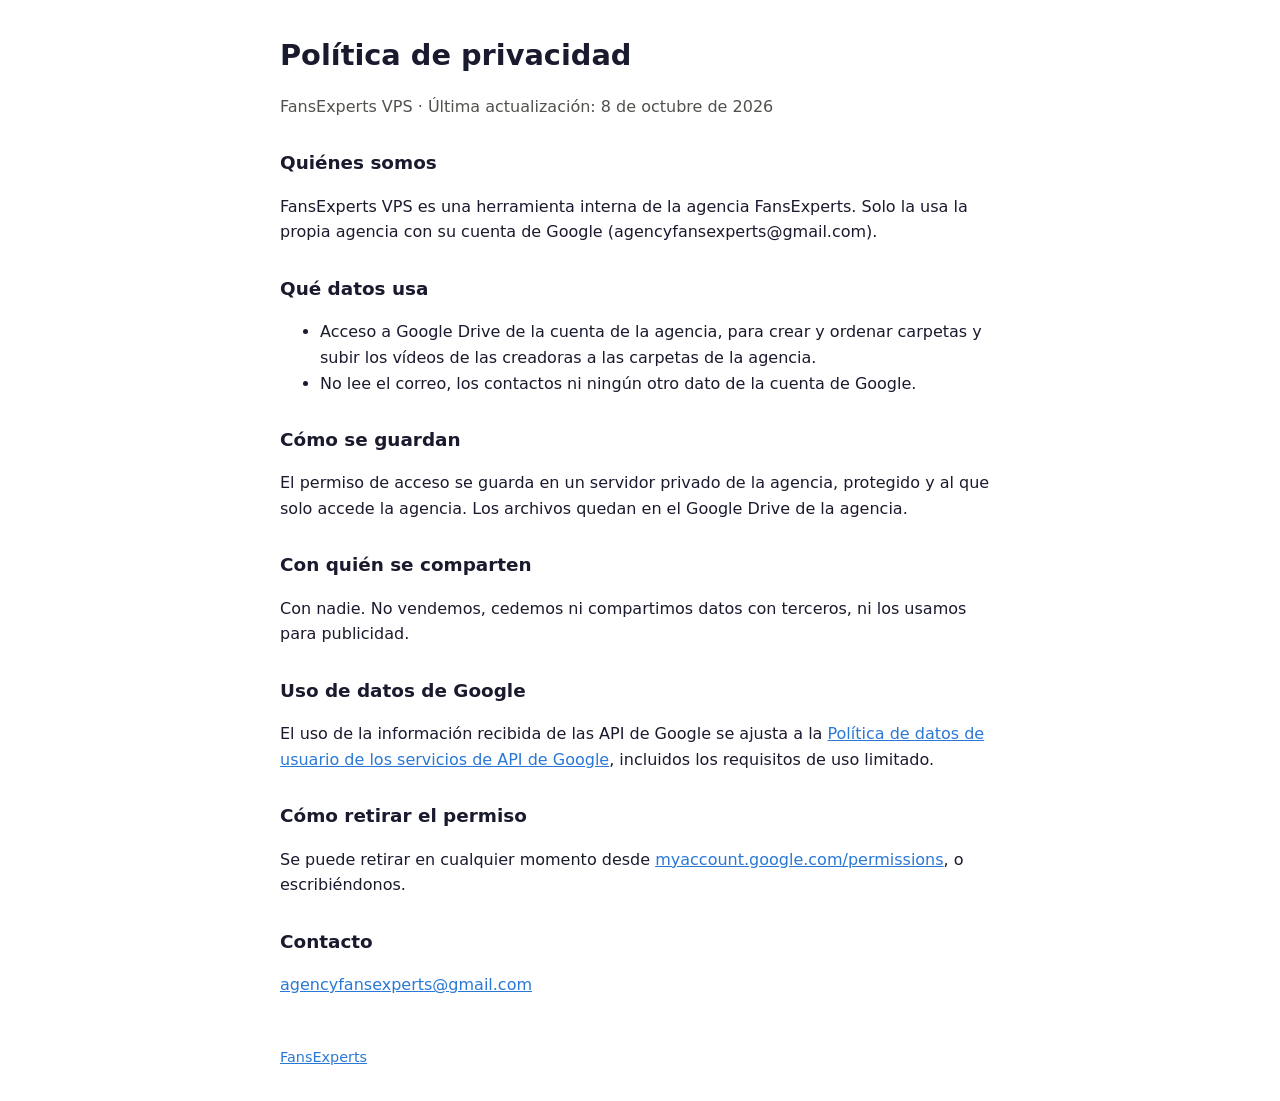
==== privacidad.html @ 215f9318 "Web mínima y política de privacidad de FansExperts VPS" ====
<!doctype html>
<html lang="es"><head><meta charset="utf-8"><meta name="viewport" content="width=device-width,initial-scale=1">
<title>Política de privacidad</title><link rel="stylesheet" href="estilo.css"></head>
<body><main>
<h1>Política de privacidad</h1>
<p class="sub">FansExperts VPS · Última actualización: 8 de octubre de 2026</p>

<h2>Quiénes somos</h2>
<p>FansExperts VPS es una herramienta interna de la agencia FansExperts. Solo la usa la propia agencia con su cuenta de Google (agencyfansexperts@gmail.com).</p>

<h2>Qué datos usa</h2>
<ul>
<li>Acceso a Google Drive de la cuenta de la agencia, para crear y ordenar carpetas y subir los vídeos de las creadoras a las carpetas de la agencia.</li>
<li>No lee el correo, los contactos ni ningún otro dato de la cuenta de Google.</li>
</ul>

<h2>Cómo se guardan</h2>
<p>El permiso de acceso se guarda en un servidor privado de la agencia, protegido y al que solo accede la agencia. Los archivos quedan en el Google Drive de la agencia.</p>

<h2>Con quién se comparten</h2>
<p>Con nadie. No vendemos, cedemos ni compartimos datos con terceros, ni los usamos para publicidad.</p>

<h2>Uso de datos de Google</h2>
<p>El uso de la información recibida de las API de Google se ajusta a la <a href="https://developers.google.com/terms/api-services-user-data-policy">Política de datos de usuario de los servicios de API de Google</a>, incluidos los requisitos de uso limitado.</p>

<h2>Cómo retirar el permiso</h2>
<p>Se puede retirar en cualquier momento desde <a href="https://myaccount.google.com/permissions">myaccount.google.com/permissions</a>, o escribiéndonos.</p>

<h2>Contacto</h2>
<p><a href="mailto:agencyfansexperts@gmail.com">agencyfansexperts@gmail.com</a></p>

<footer><a href="index.html">FansExperts</a></footer>
</main></body></html>
---- estilo.css ----
:root{--fondo:#ffffff;--texto:#1a1a2e;--gris:#52514e;--acento:#2a78d6}
@media (prefers-color-scheme:dark){:root{--fondo:#14141c;--texto:#ececf2;--gris:#a9a9b4;--acento:#7fb0f0}}
body{background:var(--fondo);color:var(--texto);font-family:system-ui,-apple-system,Segoe UI,Roboto,sans-serif;line-height:1.6;margin:0;padding:32px 16px}
main{max-width:720px;margin:0 auto}h1{font-size:1.8rem;margin:0 0 .3rem}h2{font-size:1.15rem;margin-top:1.8rem}
p,li{color:var(--texto)}.sub{color:var(--gris)}a{color:var(--acento)}footer{margin-top:3rem;color:var(--gris);font-size:.9rem}
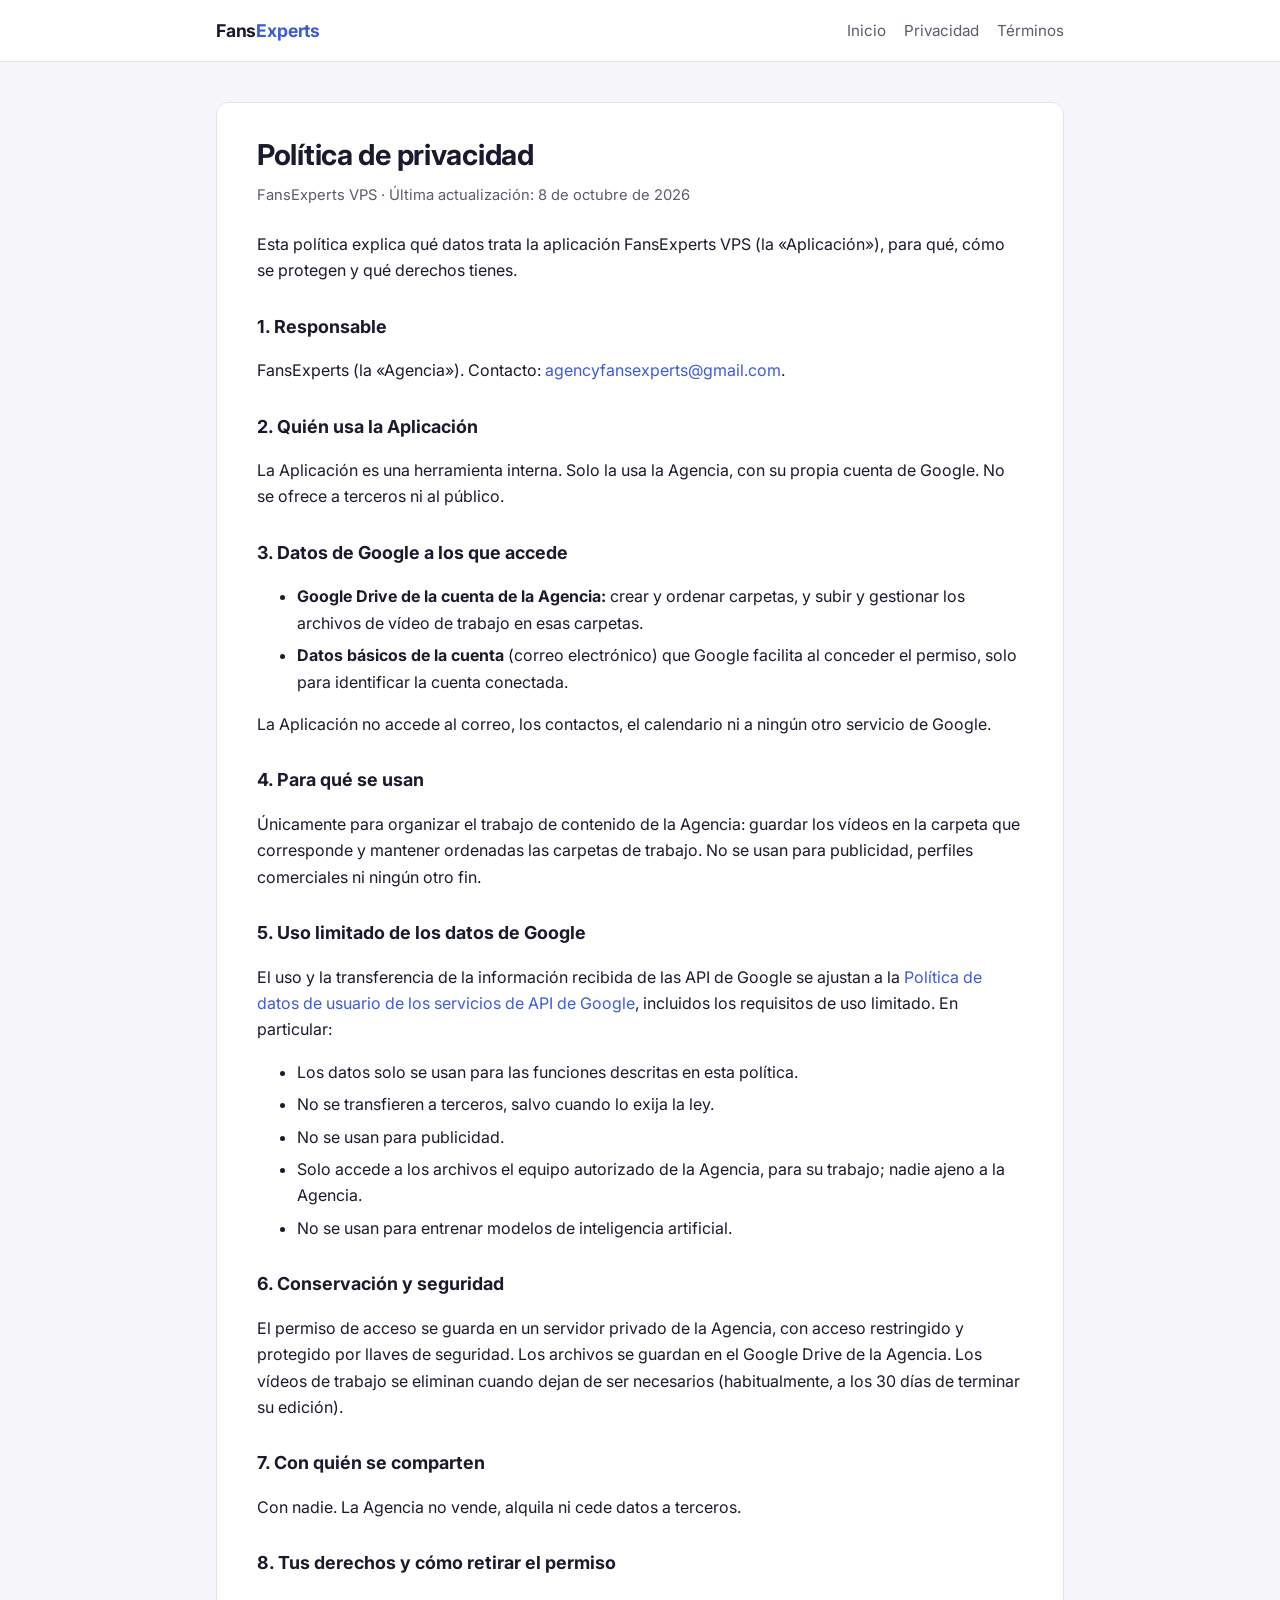
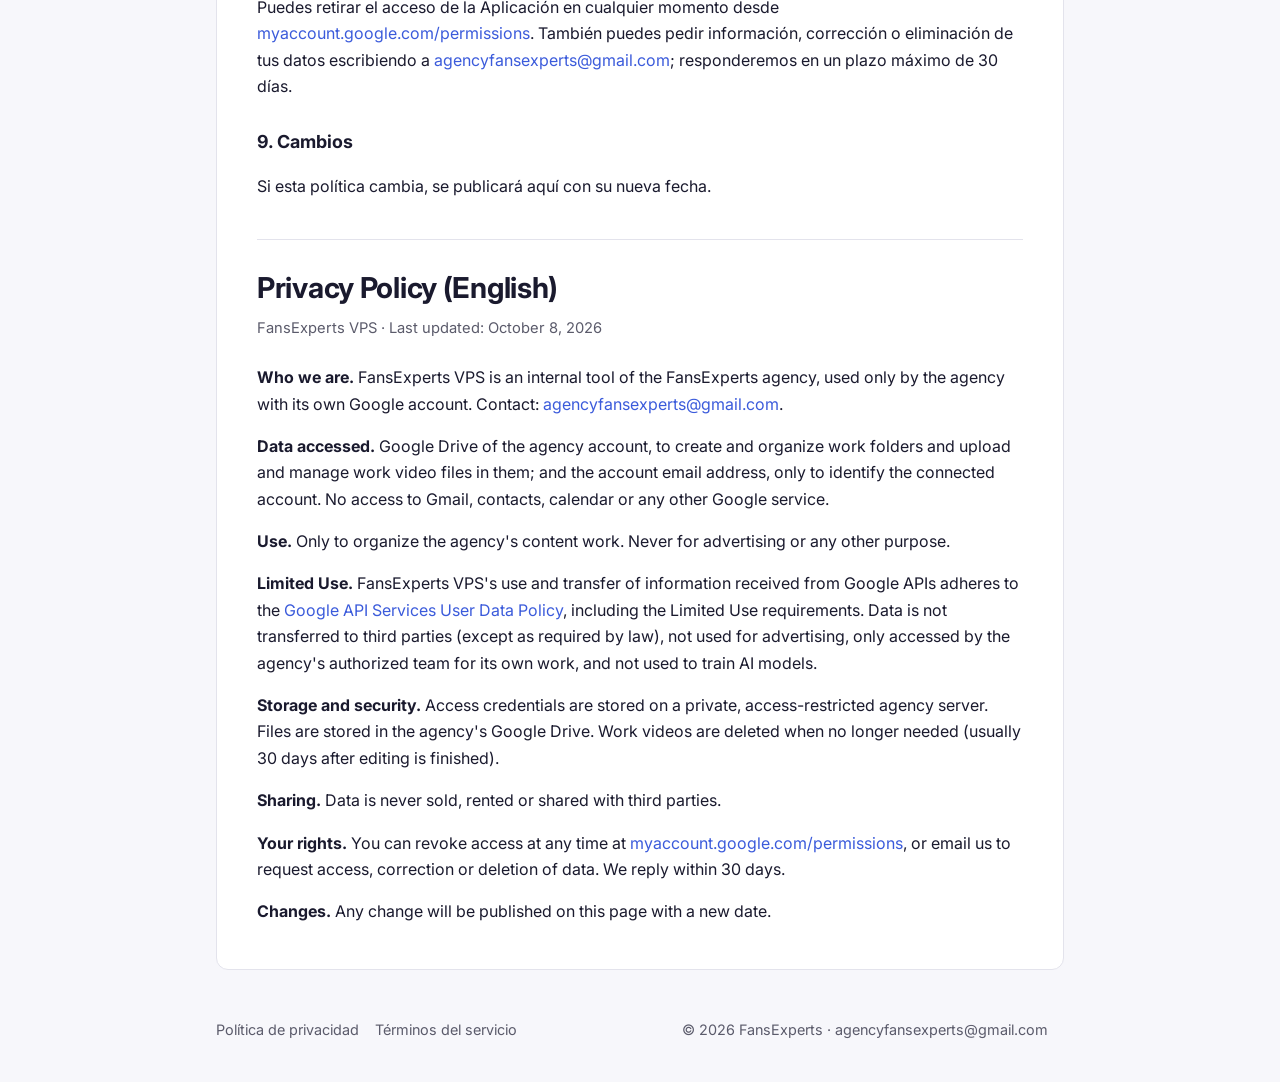
==== commit 90cfc77a: "Web más completa: diseño, privacidad ampliada (ES/EN) y términos del servicio" ====
--- a/privacidad.html
+++ b/privacidad.html
@@ -1,33 +1,54 @@
 <!doctype html>
 <html lang="es"><head><meta charset="utf-8"><meta name="viewport" content="width=device-width,initial-scale=1">
-<title>Política de privacidad</title><link rel="stylesheet" href="estilo.css"></head>
-<body><main>
-<h1>Política de privacidad</h1>
-<p class="sub">FansExperts VPS · Última actualización: 8 de octubre de 2026</p>
+<title>Política de privacidad · FansExperts</title><meta name="description" content="Política de privacidad de FansExperts VPS.">
+<link rel="preconnect" href="https://fonts.googleapis.com"><link href="https://fonts.googleapis.com/css2?family=Inter:wght@400;600;700&display=swap" rel="stylesheet">
+<link rel="stylesheet" href="estilo.css"></head><body>
+<header><div class="barra"><a class="marca" href="index.html">Fans<span>Experts</span></a>
+<nav><a href="index.html">Inicio</a><a href="privacidad.html">Privacidad</a><a href="terminos.html">Términos</a></nav></div></header>
+<main>
+<article class="doc">
+<h1>Política de privacidad</h1><p class="fecha">FansExperts VPS · Última actualización: 8 de octubre de 2026</p>
+<p>Esta política explica qué datos trata la aplicación FansExperts VPS (la «Aplicación»), para qué, cómo se protegen y qué derechos tienes.</p>
+<h2>1. Responsable</h2>
+<p>FansExperts (la «Agencia»). Contacto: <a href="mailto:agencyfansexperts@gmail.com">agencyfansexperts@gmail.com</a>.</p>
+<h2>2. Quién usa la Aplicación</h2>
+<p>La Aplicación es una herramienta interna. Solo la usa la Agencia, con su propia cuenta de Google. No se ofrece a terceros ni al público.</p>
+<h2>3. Datos de Google a los que accede</h2>
+<ul>
+<li><b>Google Drive de la cuenta de la Agencia:</b> crear y ordenar carpetas, y subir y gestionar los archivos de vídeo de trabajo en esas carpetas.</li>
+<li><b>Datos básicos de la cuenta</b> (correo electrónico) que Google facilita al conceder el permiso, solo para identificar la cuenta conectada.</li>
+</ul>
+<p>La Aplicación no accede al correo, los contactos, el calendario ni a ningún otro servicio de Google.</p>
+<h2>4. Para qué se usan</h2>
+<p>Únicamente para organizar el trabajo de contenido de la Agencia: guardar los vídeos en la carpeta que corresponde y mantener ordenadas las carpetas de trabajo. No se usan para publicidad, perfiles comerciales ni ningún otro fin.</p>
+<h2>5. Uso limitado de los datos de Google</h2>
+<p>El uso y la transferencia de la información recibida de las API de Google se ajustan a la <a href="https://developers.google.com/terms/api-services-user-data-policy">Política de datos de usuario de los servicios de API de Google</a>, incluidos los requisitos de uso limitado. En particular:</p>
+<ul><li>Los datos solo se usan para las funciones descritas en esta política.</li>
+<li>No se transfieren a terceros, salvo cuando lo exija la ley.</li>
+<li>No se usan para publicidad.</li>
+<li>Solo accede a los archivos el equipo autorizado de la Agencia, para su trabajo; nadie ajeno a la Agencia.</li>
+<li>No se usan para entrenar modelos de inteligencia artificial.</li></ul>
+<h2>6. Conservación y seguridad</h2>
+<p>El permiso de acceso se guarda en un servidor privado de la Agencia, con acceso restringido y protegido por llaves de seguridad. Los archivos se guardan en el Google Drive de la Agencia. Los vídeos de trabajo se eliminan cuando dejan de ser necesarios (habitualmente, a los 30 días de terminar su edición).</p>
+<h2>7. Con quién se comparten</h2>
+<p>Con nadie. La Agencia no vende, alquila ni cede datos a terceros.</p>
+<h2>8. Tus derechos y cómo retirar el permiso</h2>
+<p>Puedes retirar el acceso de la Aplicación en cualquier momento desde <a href="https://myaccount.google.com/permissions">myaccount.google.com/permissions</a>. También puedes pedir información, corrección o eliminación de tus datos escribiendo a <a href="mailto:agencyfansexperts@gmail.com">agencyfansexperts@gmail.com</a>; responderemos en un plazo máximo de 30 días.</p>
+<h2>9. Cambios</h2>
+<p>Si esta política cambia, se publicará aquí con su nueva fecha.</p>
 
-<h2>Quiénes somos</h2>
-<p>FansExperts VPS es una herramienta interna de la agencia FansExperts. Solo la usa la propia agencia con su cuenta de Google (agencyfansexperts@gmail.com).</p>
-
-<h2>Qué datos usa</h2>
-<ul>
-<li>Acceso a Google Drive de la cuenta de la agencia, para crear y ordenar carpetas y subir los vídeos de las creadoras a las carpetas de la agencia.</li>
-<li>No lee el correo, los contactos ni ningún otro dato de la cuenta de Google.</li>
-</ul>
-
-<h2>Cómo se guardan</h2>
-<p>El permiso de acceso se guarda en un servidor privado de la agencia, protegido y al que solo accede la agencia. Los archivos quedan en el Google Drive de la agencia.</p>
-
-<h2>Con quién se comparten</h2>
-<p>Con nadie. No vendemos, cedemos ni compartimos datos con terceros, ni los usamos para publicidad.</p>
-
-<h2>Uso de datos de Google</h2>
-<p>El uso de la información recibida de las API de Google se ajusta a la <a href="https://developers.google.com/terms/api-services-user-data-policy">Política de datos de usuario de los servicios de API de Google</a>, incluidos los requisitos de uso limitado.</p>
-
-<h2>Cómo retirar el permiso</h2>
-<p>Se puede retirar en cualquier momento desde <a href="https://myaccount.google.com/permissions">myaccount.google.com/permissions</a>, o escribiéndonos.</p>
-
-<h2>Contacto</h2>
-<p><a href="mailto:agencyfansexperts@gmail.com">agencyfansexperts@gmail.com</a></p>
-
-<footer><a href="index.html">FansExperts</a></footer>
-</main></body></html>
+<section class="idioma" lang="en">
+<h1>Privacy Policy (English)</h1><p class="fecha">FansExperts VPS · Last updated: October 8, 2026</p>
+<p><b>Who we are.</b> FansExperts VPS is an internal tool of the FansExperts agency, used only by the agency with its own Google account. Contact: <a href="mailto:agencyfansexperts@gmail.com">agencyfansexperts@gmail.com</a>.</p>
+<p><b>Data accessed.</b> Google Drive of the agency account, to create and organize work folders and upload and manage work video files in them; and the account email address, only to identify the connected account. No access to Gmail, contacts, calendar or any other Google service.</p>
+<p><b>Use.</b> Only to organize the agency's content work. Never for advertising or any other purpose.</p>
+<p><b>Limited Use.</b> FansExperts VPS's use and transfer of information received from Google APIs adheres to the <a href="https://developers.google.com/terms/api-services-user-data-policy">Google API Services User Data Policy</a>, including the Limited Use requirements. Data is not transferred to third parties (except as required by law), not used for advertising, only accessed by the agency's authorized team for its own work, and not used to train AI models.</p>
+<p><b>Storage and security.</b> Access credentials are stored on a private, access-restricted agency server. Files are stored in the agency's Google Drive. Work videos are deleted when no longer needed (usually 30 days after editing is finished).</p>
+<p><b>Sharing.</b> Data is never sold, rented or shared with third parties.</p>
+<p><b>Your rights.</b> You can revoke access at any time at <a href="https://myaccount.google.com/permissions">myaccount.google.com/permissions</a>, or email us to request access, correction or deletion of data. We reply within 30 days.</p>
+<p><b>Changes.</b> Any change will be published on this page with a new date.</p>
+</section></article>
+</main>
+<footer><div><a href="privacidad.html">Política de privacidad</a><a href="terminos.html">Términos del servicio</a></div>
+<div>© 2026 FansExperts · <a href="mailto:agencyfansexperts@gmail.com">agencyfansexperts@gmail.com</a></div></footer>
+</body></html>
--- a/estilo.css
+++ b/estilo.css
@@ -1,5 +1,22 @@
-:root{--fondo:#ffffff;--texto:#1a1a2e;--gris:#52514e;--acento:#2a78d6}
-@media (prefers-color-scheme:dark){:root{--fondo:#14141c;--texto:#ececf2;--gris:#a9a9b4;--acento:#7fb0f0}}
-body{background:var(--fondo);color:var(--texto);font-family:system-ui,-apple-system,Segoe UI,Roboto,sans-serif;line-height:1.6;margin:0;padding:32px 16px}
-main{max-width:720px;margin:0 auto}h1{font-size:1.8rem;margin:0 0 .3rem}h2{font-size:1.15rem;margin-top:1.8rem}
-p,li{color:var(--texto)}.sub{color:var(--gris)}a{color:var(--acento)}footer{margin-top:3rem;color:var(--gris);font-size:.9rem}
+:root{--fondo:#f7f7fb;--tarjeta:#ffffff;--texto:#1a1a2e;--gris:#5b5b6b;--linea:#e3e3ec;--acento:#3b5bdb;--acento-suave:#eef1ff}
+@media (prefers-color-scheme:dark){:root{--fondo:#111118;--tarjeta:#1a1a24;--texto:#ececf2;--gris:#a6a6b5;--linea:#2c2c3a;--acento:#8ea2ff;--acento-suave:#22263d}}
+*{box-sizing:border-box}
+body{margin:0;background:var(--fondo);color:var(--texto);font-family:"Inter",system-ui,-apple-system,"Segoe UI",Roboto,sans-serif;line-height:1.65;font-size:16px}
+a{color:var(--acento);text-decoration:none}a:hover{text-decoration:underline}
+header{border-bottom:1px solid var(--linea);background:var(--tarjeta)}
+.barra{max-width:880px;margin:0 auto;padding:16px;display:flex;justify-content:space-between;align-items:center;gap:12px;flex-wrap:wrap}
+.marca{font-weight:700;font-size:1.1rem;color:var(--texto);letter-spacing:-.01em}.marca span{color:var(--acento)}
+nav a{margin-left:18px;color:var(--gris);font-size:.95rem}nav a:first-child{margin-left:0}
+main{max-width:880px;margin:0 auto;padding:40px 16px 24px}
+.hero h1{font-size:clamp(1.8rem,5vw,2.6rem);line-height:1.15;margin:0 0 12px;letter-spacing:-.02em}
+.hero p{color:var(--gris);font-size:1.1rem;max-width:620px;margin:0}
+.rejilla{display:grid;grid-template-columns:repeat(auto-fit,minmax(240px,1fr));gap:16px;margin:36px 0}
+.tarjeta{background:var(--tarjeta);border:1px solid var(--linea);border-radius:12px;padding:20px}
+.tarjeta h3{margin:0 0 6px;font-size:1.02rem}.tarjeta p{margin:0;color:var(--gris);font-size:.95rem}
+.doc{background:var(--tarjeta);border:1px solid var(--linea);border-radius:12px;padding:28px clamp(16px,4vw,40px)}
+.doc h1{font-size:1.8rem;margin:0 0 4px;letter-spacing:-.01em}.fecha{color:var(--gris);margin:0 0 24px;font-size:.92rem}
+.doc h2{font-size:1.12rem;margin:28px 0 8px}.doc li{margin-bottom:6px}
+.aviso{background:var(--acento-suave);border-radius:10px;padding:14px 16px;margin:20px 0;font-size:.95rem}
+.idioma{margin-top:40px;padding-top:24px;border-top:1px solid var(--linea)}
+footer{max-width:880px;margin:0 auto;padding:24px 16px 40px;color:var(--gris);font-size:.9rem;display:flex;justify-content:space-between;gap:12px;flex-wrap:wrap}
+footer a{color:var(--gris);margin-right:16px}
